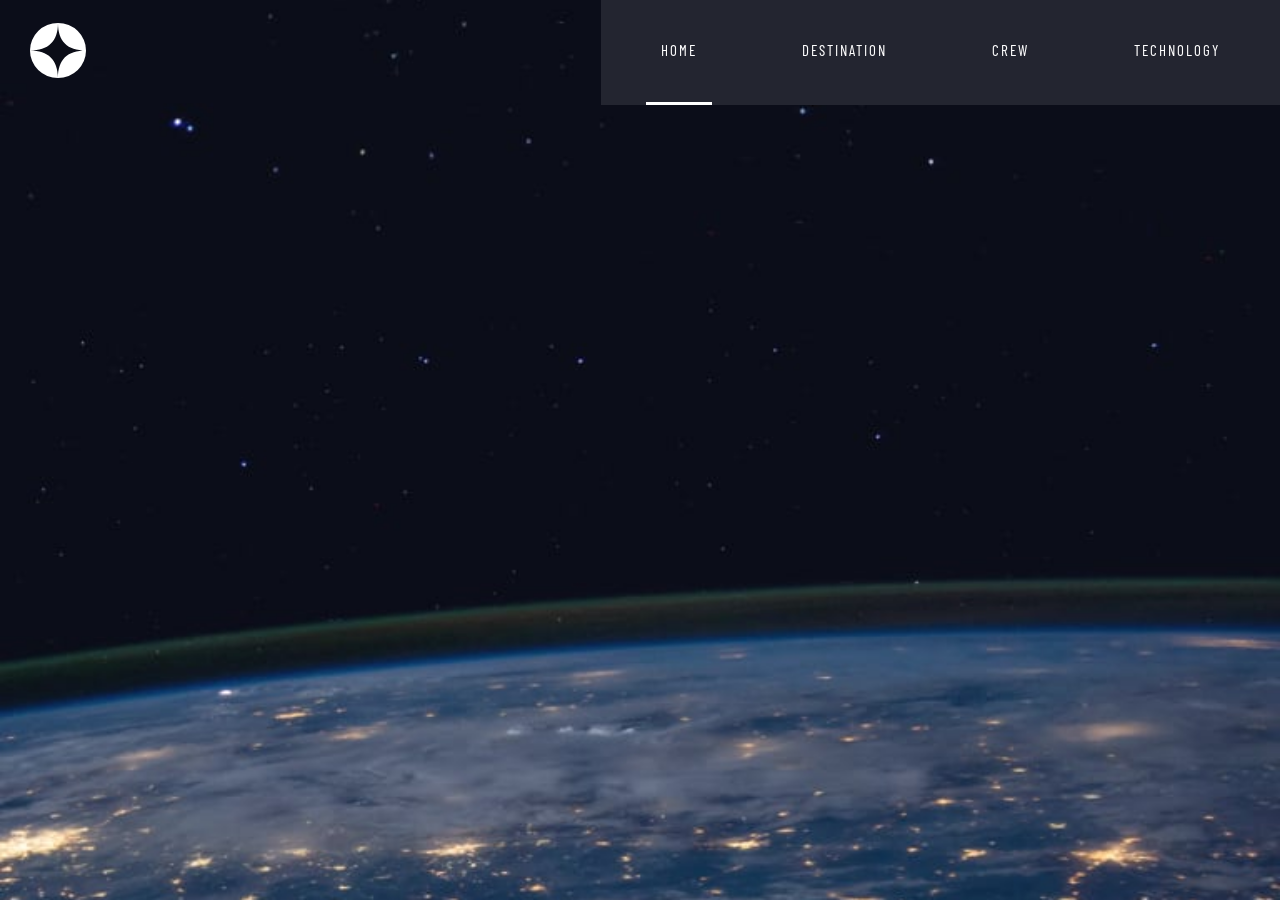
==== index.html @ 29acb1f8 "Fix main navigation spacing" ====
<!DOCTYPE html>
<html lang="en">
	<head>
		<meta charset="UTF-8">
		<meta name="viewport" content="width=device-width, initial-scale=1.0">
		<link rel="icon" type="image/png" sizes="32x32" href="./assets/favicon-32x32.png">
		<link rel="preconnect" href="https://fonts.googleapis.com">
		<link rel="preconnect" href="https://fonts.gstatic.com" crossorigin>
		<link href="https://fonts.googleapis.com/css2?family=Barlow+Condensed:wght@400;700&family=Bellefair&display=swap" rel="stylesheet">
		<link rel="stylesheet" href="css/main.css">
		<title>Frontend Mentor | Space tourism website</title>
	</head>
	<body class="home">
		<header>
			<a href="index.html"><img class="logo" src="images/shared/logo.svg" alt="Logo Shape"></a>
			<button class="mobile-nav-toggle" aria-controls="main-nav" aria-expanded="false">
				<span class="sr-only">Menu</span>
			</button>
			
			<nav class="main-nav-wrapper">
				<ul id="main-nav"class="main-nav underline-indicators" data-visible="false">
					<li class="main-nav__item active underline">
						<a class="main-nav__link" href=""><b aria-hidden="true">00</b>HOME</a>
					</li>
					<li class="main-nav__item underline">
						<a class="main-nav__link" href="html/destination/destination-moon.html"><b aria-hidden="true">01</b>DESTINATION</a>
					</li>
					<li class="main-nav__item underline">
						<a class="main-nav__link"href="html/crew/crew-commander.html"><b aria-hidden="true">02</b>CREW</a>
					</li>
					<li class="main-nav__item underline">
						<a class="main-nav__link"href="html/destination/destination-moon.html" aria-hidden="true"><b>03</b>TECHNOLOGY</a>
					</li>
				</ul>
			</nav>
		</header>
		<!-- <div class="wrapper">
			<h4>SO, YOU WANT TO TRAVEL TO</h4>
			<h1 class="space">SPACE</h1>
			<p>Let’s face it; if you want to go to space, you might as well genuinely go to outer space and not hover kind of on the edge of it. Well sit back, and relax because we’ll give you a truly out of this world experience!</p>
			<div class="explore">
				<h5 class="explore__text">EXPLORE</h5>
			</div>
		</div> -->
		<script src="script.js"></script>
	</body>
</html>
---- css/main.css ----
/*Media query mixin*/
.home, .destination, .crew {
  height: 100vh;
  background-size: cover;
  background-repeat: no-repeat;
  background-position: center center;
  background-attachment: fixed;
}

/*! normalize.css v8.0.1 | MIT License | github.com/necolas/normalize.css */
/* Document
   ========================================================================== */
/**
 * 1. Correct the line height in all browsers.
 * 2. Prevent adjustments of font size after orientation changes in iOS.
 */
html {
  line-height: 1.15;
  /* 1 */
  -webkit-text-size-adjust: 100%;
  /* 2 */
}

/* Sections
   ========================================================================== */
/**
 * Remove the margin in all browsers.
 */
body {
  margin: 0;
}

/**
 * Render the `main` element consistently in IE.
 */
main {
  display: block;
}

/**
 * Correct the font size and margin on `h1` elements within `section` and
 * `article` contexts in Chrome, Firefox, and Safari.
 */
h1 {
  font-size: 2em;
  margin: 0.67em 0;
}

/* Grouping content
   ========================================================================== */
/**
 * 1. Add the correct box sizing in Firefox.
 * 2. Show the overflow in Edge and IE.
 */
hr {
  box-sizing: content-box;
  /* 1 */
  height: 0;
  /* 1 */
  overflow: visible;
  /* 2 */
}

/**
 * 1. Correct the inheritance and scaling of font size in all browsers.
 * 2. Correct the odd `em` font sizing in all browsers.
 */
pre {
  font-family: monospace, monospace;
  /* 1 */
  font-size: 1em;
  /* 2 */
}

/* Text-level semantics
   ========================================================================== */
/**
 * Remove the gray background on active links in IE 10.
 */
a {
  background-color: transparent;
}

/**
 * 1. Remove the bottom border in Chrome 57-
 * 2. Add the correct text decoration in Chrome, Edge, IE, Opera, and Safari.
 */
abbr[title] {
  border-bottom: none;
  /* 1 */
  text-decoration: underline;
  /* 2 */
  text-decoration: underline dotted;
  /* 2 */
}

/**
 * Add the correct font weight in Chrome, Edge, and Safari.
 */
b,
strong {
  font-weight: bolder;
}

/**
 * 1. Correct the inheritance and scaling of font size in all browsers.
 * 2. Correct the odd `em` font sizing in all browsers.
 */
code,
kbd,
samp {
  font-family: monospace, monospace;
  /* 1 */
  font-size: 1em;
  /* 2 */
}

/**
 * Add the correct font size in all browsers.
 */
small {
  font-size: 80%;
}

/**
 * Prevent `sub` and `sup` elements from affecting the line height in
 * all browsers.
 */
sub,
sup {
  font-size: 75%;
  line-height: 0;
  position: relative;
  vertical-align: baseline;
}

sub {
  bottom: -0.25em;
}

sup {
  top: -0.5em;
}

/* Embedded content
   ========================================================================== */
/**
 * Remove the border on images inside links in IE 10.
 */
img {
  border-style: none;
}

/* Forms
   ========================================================================== */
/**
 * 1. Change the font styles in all browsers.
 * 2. Remove the margin in Firefox and Safari.
 */
button,
input,
optgroup,
select,
textarea {
  font-family: inherit;
  /* 1 */
  font-size: 100%;
  /* 1 */
  line-height: 1.15;
  /* 1 */
  margin: 0;
  /* 2 */
}

/**
 * Show the overflow in IE.
 * 1. Show the overflow in Edge.
 */
button,
input {
  /* 1 */
  overflow: visible;
}

/**
 * Remove the inheritance of text transform in Edge, Firefox, and IE.
 * 1. Remove the inheritance of text transform in Firefox.
 */
button,
select {
  /* 1 */
  text-transform: none;
}

/**
 * Correct the inability to style clickable types in iOS and Safari.
 */
button,
[type=button],
[type=reset],
[type=submit] {
  -webkit-appearance: button;
}

/**
 * Remove the inner border and padding in Firefox.
 */
button::-moz-focus-inner,
[type=button]::-moz-focus-inner,
[type=reset]::-moz-focus-inner,
[type=submit]::-moz-focus-inner {
  border-style: none;
  padding: 0;
}

/**
 * Restore the focus styles unset by the previous rule.
 */
button:-moz-focusring,
[type=button]:-moz-focusring,
[type=reset]:-moz-focusring,
[type=submit]:-moz-focusring {
  outline: 1px dotted ButtonText;
}

/**
 * Correct the padding in Firefox.
 */
fieldset {
  padding: 0.35em 0.75em 0.625em;
}

/**
 * 1. Correct the text wrapping in Edge and IE.
 * 2. Correct the color inheritance from `fieldset` elements in IE.
 * 3. Remove the padding so developers are not caught out when they zero out
 *    `fieldset` elements in all browsers.
 */
legend {
  box-sizing: border-box;
  /* 1 */
  color: inherit;
  /* 2 */
  display: table;
  /* 1 */
  max-width: 100%;
  /* 1 */
  padding: 0;
  /* 3 */
  white-space: normal;
  /* 1 */
}

/**
 * Add the correct vertical alignment in Chrome, Firefox, and Opera.
 */
progress {
  vertical-align: baseline;
}

/**
 * Remove the default vertical scrollbar in IE 10+.
 */
textarea {
  overflow: auto;
}

/**
 * 1. Add the correct box sizing in IE 10.
 * 2. Remove the padding in IE 10.
 */
[type=checkbox],
[type=radio] {
  box-sizing: border-box;
  /* 1 */
  padding: 0;
  /* 2 */
}

/**
 * Correct the cursor style of increment and decrement buttons in Chrome.
 */
[type=number]::-webkit-inner-spin-button,
[type=number]::-webkit-outer-spin-button {
  height: auto;
}

/**
 * 1. Correct the odd appearance in Chrome and Safari.
 * 2. Correct the outline style in Safari.
 */
[type=search] {
  -webkit-appearance: textfield;
  /* 1 */
  outline-offset: -2px;
  /* 2 */
}

/**
 * Remove the inner padding in Chrome and Safari on macOS.
 */
[type=search]::-webkit-search-decoration {
  -webkit-appearance: none;
}

/**
 * 1. Correct the inability to style clickable types in iOS and Safari.
 * 2. Change font properties to `inherit` in Safari.
 */
::-webkit-file-upload-button {
  -webkit-appearance: button;
  /* 1 */
  font: inherit;
  /* 2 */
}

/* Interactive
   ========================================================================== */
/*
 * Add the correct display in Edge, IE 10+, and Firefox.
 */
details {
  display: block;
}

/*
 * Add the correct display in all browsers.
 */
summary {
  display: list-item;
}

/* Misc
   ========================================================================== */
/**
 * Add the correct display in IE 10+.
 */
template {
  display: none;
}

/**
 * Add the correct display in IE 10.
 */
[hidden] {
  display: none;
}

html,
body {
  margin: 0px;
  background-color: #0B0D17;
}

body {
  font-family: "Bellefair", serif;
  color: #fff;
  text-align: c;
  overflow-x: hidden;
  max-width: 1920px;
  margin: auto;
}

a {
  color: white;
  text-decoration: none;
}

hr {
  height: 1px;
  border: none;
  background-color: #5a5a5a;
}

ul {
  margin: 0;
  padding: 0;
  list-style: none;
}

@media screen and (min-width: 768px) and (max-width: 1440px) {
  b {
    display: none;
  }
}

@media only screen and (min-width: 768px) {
  li {
    padding-bottom: -1px;
    cursor: pointer;
    border: 0;
    border-bottom: 0.2rem solid transparent;
  }
  li:hover {
    border-color: gray;
  }
}

.wrapper {
  width: 90%;
  margin: 0 auto;
}

.sr-only {
  position: absolute;
  width: 1px;
  height: 1px;
  padding: 0;
  margin: -1px;
  overflow: hidden;
  clip: rect(0, 0, 0, 0);
  white-space: nowrap;
  /* added line */
  border: 0;
}

@media only screen and (min-width: 768px) {
  .active {
    border-color: white;
    pointer-events: none;
  }
}

html {
  font-size: 15px;
}

h1 {
  font-size: 3.429rem;
}

h2 {
  font-size: 2.178rem;
}

h4 {
  font-size: 1rem;
  letter-spacing: 0.29em;
  color: #D0D6F9;
}

h5 {
  font-size: 0.878rem;
  letter-spacing: 0.2em;
  color: #D0D6F9;
}

p {
  font-size: 0.937rem;
  line-height: 25px;
  letter-spacing: 1px;
  color: #D0D6F9;
}

b {
  font-weight: 700;
  margin-inline-end: 0.5em;
}

li {
  letter-spacing: 2px;
}

h1, h2, h3, h4, h5, h6, p {
  text-align: center;
  font-weight: 400;
}

p,
li,
h4 {
  font-family: "Barlow Condensed", sans-serif;
}

.space {
  margin: 0 0 20px 0;
  padding: 0;
  font-size: 6.146rem;
}

.u-center-text {
  text-align: center;
}

.u-mb-huge {
  margin-bottom: 10rem;
}

.u-mb-big {
  margin-bottom: 8rem;
}
@media screen and (max-width: 56.25rem) {
  .u-mb-big {
    margin-bottom: 5rem;
  }
}

.u-mb-medium {
  margin-bottom: 4rem;
}
@media screen and (max-width: 56.25rem) {
  .u-mb-medium {
    margin-bottom: 3rem;
  }
}

.u-mb-small {
  margin-bottom: 1.5rem;
}

.explore {
  width: 150px;
  height: 150px;
  margin: 95px auto;
  padding: 0;
  background-color: #fff;
  border-radius: 50%;
  letter-spacing: 1px;
  display: flex;
  align-items: center;
  justify-content: center;
}
.explore__text {
  font-size: 1.296rem;
  color: #0B0D17;
  padding-top: 5px;
}

.intro__text {
  color: #FFFFFF;
}
.intro__number {
  color: #808080;
  font-weight: bold;
}

.logo {
  margin: 2rem;
  width: 2.7rem;
  height: 2.7rem;
}
@media only screen and (min-width: 768px) {
  .logo {
    width: 3.7rem;
    height: 3.7rem;
  }
}
@media only screen and (min-width: 1440px) {
  .logo {
    margin: 4rem;
  }
}

.planet {
  width: 170px;
  height: 170px;
  display: block;
  margin: 50px auto;
}

.travel-description {
  padding-bottom: 25px;
  border-bottom: 1.5px solid rgba(151, 151, 151, 0.2);
}
.travel-description__header {
  margin-bottom: 5px;
}

.time-distance {
  padding-bottom: 50px;
}
.time-distance__distance {
  padding: 0;
  margin: 40px 0 15px 0;
}
.time-distance__km {
  margin: 0;
}
.time-distance__time {
  padding: 0;
  margin: 40px 0 15px 0;
}
.time-distance__length {
  margin: 0;
}

.mobile-nav-toggle {
  position: absolute;
  right: 2rem;
  width: 2rem;
  height: 2rem;
  border: 0;
  background-color: transparent;
  background-image: url(../../images/shared/icon-hamburger.svg);
  background-repeat: no-repeat;
  z-index: 100;
}
.mobile-nav-toggle[aria-expanded=true] {
  background-image: url(../../images/shared/icon-close.svg);
}
@media only screen and (min-width: 768px) {
  .mobile-nav-toggle {
    display: none;
  }
}

header {
  height: 7rem;
  margin-bottom: 325x;
  display: flex;
  align-items: center;
  justify-content: space-between;
}
@media only screen and (min-width: 1440px) {
  header {
    padding-top: 50px;
  }
}
@media only screen and (min-width: 1440px) {
  header::after {
    content: "";
    display: block;
    position: relative;
    height: 1px;
    width: 100%;
    background: red;
    order: 1;
    margin-right: -5rem;
    margin-bottom: 5px;
    z-index: 100;
    background: #FFFFFF;
    opacity: 0.25;
  }
}

.home {
  background-image: url("../images/home/background-home-mobile.jpg");
}
@media only screen and (min-width: 768px) {
  .home {
    background-image: url("../images/home/background-home-tablet.jpg");
  }
}
@media only screen and (min-width: 1440px) {
  .home {
    background-image: url("../images/home/background-home-desktop.jpg");
  }
}

.destination {
  background-image: url("../../images/destination/background-destination-mobile.jpg");
}
@media only screen and (min-width: 768px) {
  .destination {
    background-image: url("../../images/destination/background-destination-tablet.jpg");
  }
}
@media only screen and (min-width: 1440px) {
  .destination {
    background-image: url("../../images/destination/background-destination-desktop.jpg");
  }
}

.crew {
  background-image: url("../../images/crew/background-crew-mobile.jpg");
}
@media only screen and (min-width: 768px) {
  .crew {
    background-image: url("../../images/crew/background-crew-tablet.jpg");
  }
}
@media only screen and (min-width: 1440px) {
  .crew {
    background-image: url("../../images/crew/background-crew-desktop.jpg");
  }
}

.main-nav-wrapper {
  order: 2;
}

.main-nav {
  padding: 8rem 2rem;
  display: flex;
  gap: 3rem;
  z-index: 90;
  position: fixed;
  inset: 0 0 0 30%;
  flex-direction: column;
  background: rgba(0, 0, 0, 0.9);
  transform: translateX(100%);
  transition: transform 300ms ease-out;
}
.main-nav[data-visible=true] {
  transform: translateX(0%);
}
@supports (backdrop-filter: blur(3rem)) {
  .main-nav {
    background: rgba(255, 255, 255, 0.1);
    backdrop-filter: blur(3rem);
  }
}
@media only screen and (min-width: 768px) {
  .main-nav {
    gap: 5rem;
    height: 7rem;
    padding: 0 3rem;
    position: relative;
    inset: auto;
    align-items: center;
    flex-direction: row;
    transform: translateX(0%);
  }
  .main-nav__item {
    padding: 2.8rem 1rem;
  }
}
@media only screen and (min-width: 1440px) {
  .main-nav {
    order: 2;
    padding: 0 15rem 0 10rem;
  }
}

.destination-nav {
  display: flex;
  justify-content: space-between;
  width: 70%;
  margin: 0 auto;
}
.destination-nav li a {
  color: #D0D6F9;
}

/*# sourceMappingURL=main.css.map */
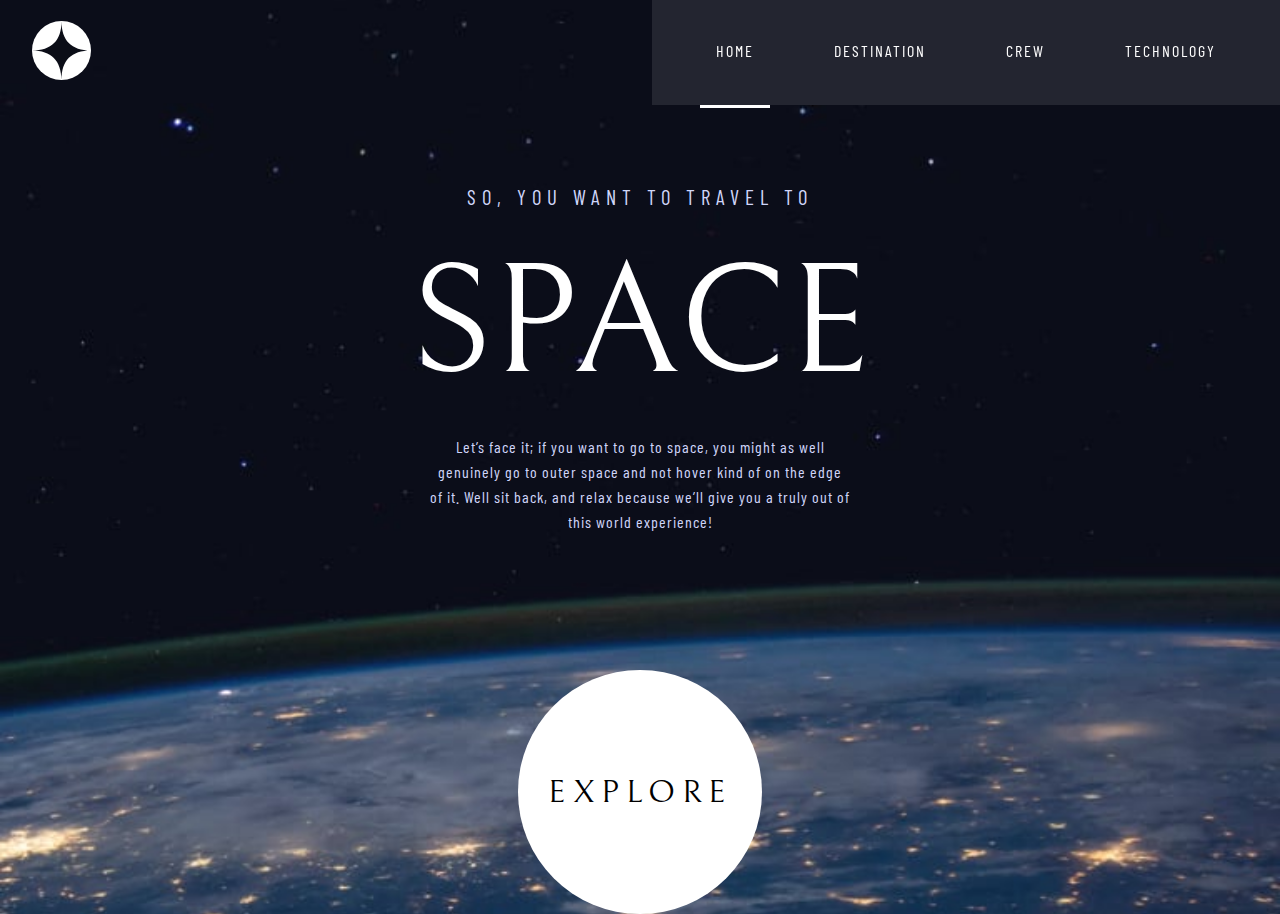
==== commit aff0cc4b: "Style the home page" ====
--- a/index.html
+++ b/index.html
@@ -34,14 +34,17 @@
 				</ul>
 			</nav>
 		</header>
-		<!-- <div class="wrapper">
-			<h4>SO, YOU WANT TO TRAVEL TO</h4>
-			<h1 class="space">SPACE</h1>
-			<p>Let’s face it; if you want to go to space, you might as well genuinely go to outer space and not hover kind of on the edge of it. Well sit back, and relax because we’ll give you a truly out of this world experience!</p>
-			<div class="explore">
-				<h5 class="explore__text">EXPLORE</h5>
+
+		<!-- TODO: Refactor homepage main content section -->
+		<main class="homepage-main-content">
+			<div class="home-text">
+				<h4 class=>SO, YOU WANT TO TRAVEL TO</h4>
+				<h1 class="home-text__header">SPACE</h1>
+				<p>Let’s face it; if you want to go to space, you might as well genuinely go to outer space and not hover kind of on the edge of it. Well sit back, and relax because we’ll give you a truly out of this world experience!</p>
 			</div>
-		</div> -->
+			<h5 class="explore">EXPLORE</h5>
+		</main>
+
 		<script src="script.js"></script>
 	</body>
 </html>--- a/css/main.css
+++ b/css/main.css
@@ -346,19 +346,21 @@
   display: none;
 }
 
+*, *:before, *:after {
+  box-sizing: border-box;
+}
+
 html,
 body {
   margin: 0px;
-  background-color: #0B0D17;
 }
 
 body {
   font-family: "Bellefair", serif;
   color: #fff;
-  text-align: c;
   overflow-x: hidden;
   max-width: 1920px;
-  margin: auto;
+  background-color: #0B0D17;
 }
 
 a {
@@ -394,11 +396,6 @@
   li:hover {
     border-color: gray;
   }
-}
-
-.wrapper {
-  width: 90%;
-  margin: 0 auto;
 }
 
 .sr-only {
@@ -421,10 +418,6 @@
   }
 }
 
-html {
-  font-size: 15px;
-}
-
 h1 {
   font-size: 3.429rem;
 }
@@ -437,6 +430,16 @@
   font-size: 1rem;
   letter-spacing: 0.29em;
   color: #D0D6F9;
+}
+@media only screen and (min-width: 768px) {
+  h4 {
+    font-size: 1.296rem;
+  }
+}
+@media only screen and (min-width: 1440px) {
+  h4 {
+    font-size: 1.68rem;
+  }
 }
 
 h5 {
@@ -451,6 +454,17 @@
   letter-spacing: 1px;
   color: #D0D6F9;
 }
+@media only screen and (min-width: 768px) {
+  p {
+    font-size: 1rem;
+  }
+}
+@media only screen and (min-width: 1440px) {
+  p {
+    font-size: 1.215rem;
+    line-height: 40px;
+  }
+}
 
 b {
   font-weight: 700;
@@ -472,12 +486,6 @@
   font-family: "Barlow Condensed", sans-serif;
 }
 
-.space {
-  margin: 0 0 20px 0;
-  padding: 0;
-  font-size: 6.146rem;
-}
-
 .u-center-text {
   text-align: center;
 }
@@ -506,24 +514,6 @@
 
 .u-mb-small {
   margin-bottom: 1.5rem;
-}
-
-.explore {
-  width: 150px;
-  height: 150px;
-  margin: 95px auto;
-  padding: 0;
-  background-color: #fff;
-  border-radius: 50%;
-  letter-spacing: 1px;
-  display: flex;
-  align-items: center;
-  justify-content: center;
-}
-.explore__text {
-  font-size: 1.296rem;
-  color: #0B0D17;
-  padding-top: 5px;
 }
 
 .intro__text {
@@ -605,7 +595,7 @@
 }
 
 header {
-  height: 7rem;
+  height: 6.558rem;
   margin-bottom: 325x;
   display: flex;
   align-items: center;
@@ -702,8 +692,8 @@
 }
 @media only screen and (min-width: 768px) {
   .main-nav {
-    gap: 5rem;
-    height: 7rem;
+    gap: 3rem;
+    height: 6.558rem;
     padding: 0 3rem;
     position: relative;
     inset: auto;
@@ -732,4 +722,105 @@
   color: #D0D6F9;
 }
 
+.homepage-main-content {
+  width: 80%;
+  margin: 0 auto;
+}
+@media only screen and (min-width: 768px) {
+  .homepage-main-content {
+    margin-top: 5rem;
+  }
+}
+@media only screen and (min-width: 1440px) {
+  .homepage-main-content {
+    margin-top: 13rem;
+    display: flex;
+    justify-content: space-between;
+  }
+  .homepage-main-content p {
+    max-width: 500px;
+  }
+}
+
+.home-text__header {
+  margin: 0 0 20px 0;
+  padding: 0;
+  font-size: 6.146rem;
+}
+@media only screen and (min-width: 768px) {
+  .home-text__header {
+    font-size: 9.677rem;
+  }
+}
+@media only screen and (min-width: 1440px) {
+  .home-text__header {
+    font-size: 11.018rem;
+    margin-left: -0.83rem;
+  }
+}
+.home-text p {
+  margin: 0 auto;
+  max-width: 320px;
+}
+@media only screen and (min-width: 768px) {
+  .home-text p {
+    max-width: 420px;
+  }
+}
+@media only screen and (min-width: 1440px) {
+  .home-text h1,
+.home-text h4,
+.home-text p {
+    text-align: left;
+  }
+  .home-text p {
+    margin: 0;
+    max-width: 460px;
+  }
+}
+
+.explore {
+  position: relative;
+  display: flex;
+  align-items: center;
+  justify-content: center;
+  background-color: white;
+  border-radius: 50%;
+  width: 9.07rem;
+  height: 9.07rem;
+  color: black;
+  margin: 2.4rem auto 0;
+  font-size: 1.215rem;
+}
+@media only screen and (min-width: 768px) {
+  .explore {
+    margin-top: 8.5rem;
+    width: 15.237rem;
+    height: 15.237rem;
+    font-size: 2.041rem;
+  }
+}
+@media only screen and (min-width: 1440px) {
+  .explore {
+    cursor: pointer;
+    margin: auto 5rem 0 0;
+    width: 17.347rem;
+    height: 17.347rem;
+    z-index: 1;
+  }
+  .explore::after {
+    content: "";
+    position: absolute;
+    border-radius: 50%;
+    background-color: rgba(202, 202, 202, 0.158);
+    width: 17.347rem;
+    height: 17.347rem;
+    z-index: -1;
+    transition: transform 200ms ease-in-out;
+  }
+  .explore:hover::after {
+    transform: scale(1.5);
+  }
+}
+
 /*# sourceMappingURL=main.css.map */
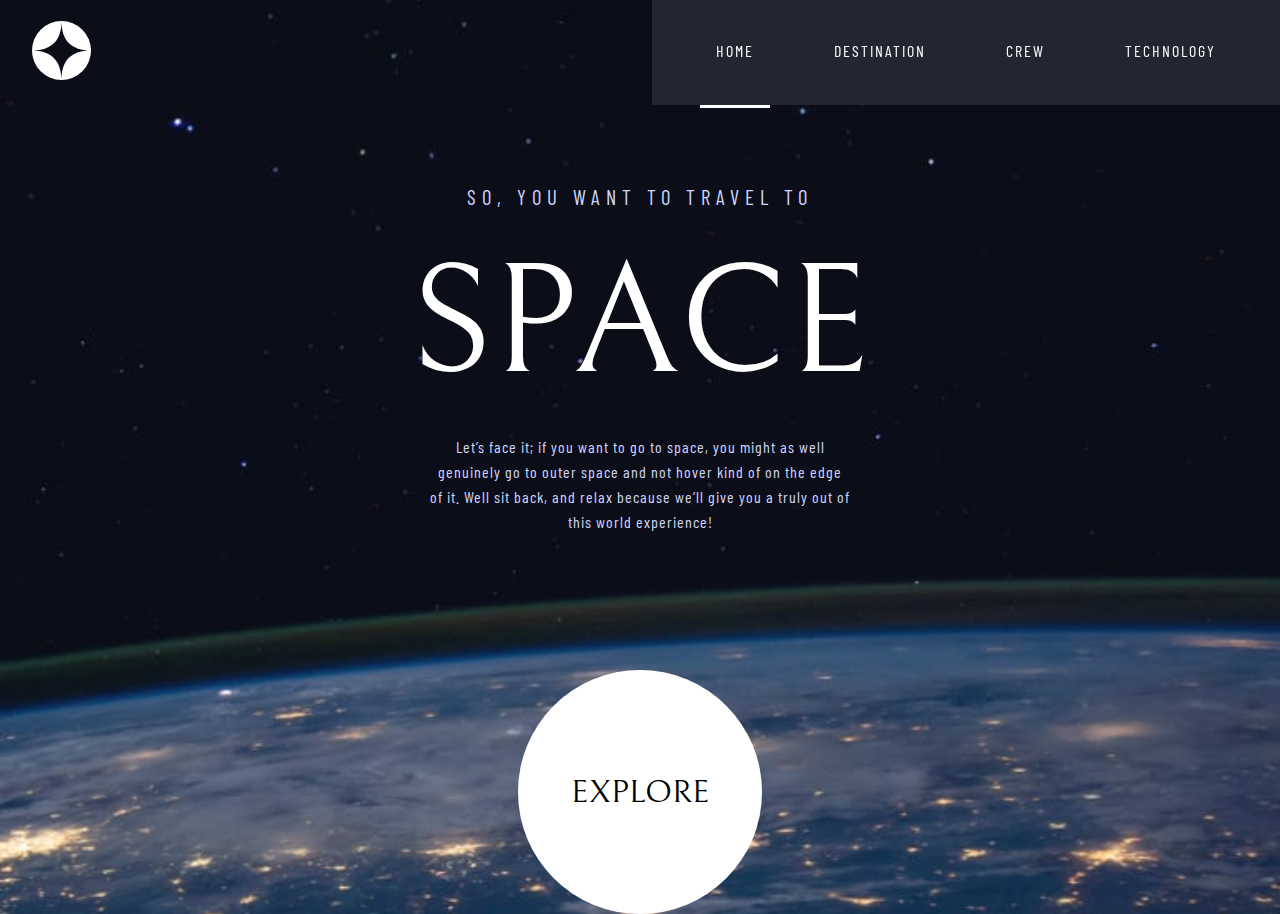
==== commit 07e76c6a: "Refactor homepage styles" ====
--- a/index.html
+++ b/index.html
@@ -16,7 +16,6 @@
 			<button class="mobile-nav-toggle" aria-controls="main-nav" aria-expanded="false">
 				<span class="sr-only">Menu</span>
 			</button>
-			
 			<nav class="main-nav-wrapper">
 				<ul id="main-nav"class="main-nav underline-indicators" data-visible="false">
 					<li class="main-nav__item active underline">
@@ -34,17 +33,14 @@
 				</ul>
 			</nav>
 		</header>
-
-		<!-- TODO: Refactor homepage main content section -->
-		<main class="homepage-main-content">
-			<div class="home-text">
-				<h4 class=>SO, YOU WANT TO TRAVEL TO</h4>
-				<h1 class="home-text__header">SPACE</h1>
-				<p>Let’s face it; if you want to go to space, you might as well genuinely go to outer space and not hover kind of on the edge of it. Well sit back, and relax because we’ll give you a truly out of this world experience!</p>
+		<main class="homepage">
+			<div class="homepage__inner">
+				<h4 class="homepage__sub-header">SO, YOU WANT TO TRAVEL TO</h4>
+				<h1 class="homepage__header">SPACE</h1>
+				<p  class="homepage__paragraph">Let’s face it; if you want to go to space, you might as well genuinely go to outer space and not hover kind of on the edge of it. Well sit back, and relax because we’ll give you a truly out of this world experience!</p>
 			</div>
-			<h5 class="explore">EXPLORE</h5>
+			<button class="explore-button">EXPLORE</button>
 		</main>
-
 		<script src="script.js"></script>
 	</body>
 </html>--- a/css/main.css
+++ b/css/main.css
@@ -591,6 +591,51 @@
 @media only screen and (min-width: 768px) {
   .mobile-nav-toggle {
     display: none;
+  }
+}
+
+.explore-button {
+  position: relative;
+  display: flex;
+  align-items: center;
+  justify-content: center;
+  background-color: white;
+  border-radius: 50%;
+  width: 9.07rem;
+  height: 9.07rem;
+  color: black;
+  margin: 2.4rem auto 0;
+  font-size: 1.215rem;
+  border: 0;
+}
+@media only screen and (min-width: 768px) {
+  .explore-button {
+    margin-top: 8.5rem;
+    width: 15.237rem;
+    height: 15.237rem;
+    font-size: 2.041rem;
+  }
+}
+@media only screen and (min-width: 1440px) {
+  .explore-button {
+    cursor: pointer;
+    margin: auto 5rem 0 0;
+    width: 17.347rem;
+    height: 17.347rem;
+    z-index: 1;
+  }
+  .explore-button::after {
+    content: "";
+    position: absolute;
+    border-radius: 50%;
+    background-color: rgba(202, 202, 202, 0.158);
+    width: 17.347rem;
+    height: 17.347rem;
+    z-index: -1;
+    transition: transform 200ms ease-in-out;
+  }
+  .explore-button:hover::after {
+    transform: scale(1.5);
   }
 }
 
@@ -722,104 +767,54 @@
   color: #D0D6F9;
 }
 
-.homepage-main-content {
+.homepage {
   width: 80%;
   margin: 0 auto;
 }
 @media only screen and (min-width: 768px) {
-  .homepage-main-content {
+  .homepage {
     margin-top: 5rem;
   }
 }
 @media only screen and (min-width: 1440px) {
-  .homepage-main-content {
+  .homepage {
     margin-top: 13rem;
     display: flex;
     justify-content: space-between;
   }
-  .homepage-main-content p {
-    max-width: 500px;
-  }
-}
-
-.home-text__header {
+  .homepage p, .homepage h4 {
+    text-align: left;
+  }
+}
+.homepage__header {
   margin: 0 0 20px 0;
   padding: 0;
   font-size: 6.146rem;
 }
 @media only screen and (min-width: 768px) {
-  .home-text__header {
+  .homepage__header {
     font-size: 9.677rem;
   }
 }
 @media only screen and (min-width: 1440px) {
-  .home-text__header {
+  .homepage__header {
     font-size: 11.018rem;
     margin-left: -0.83rem;
   }
 }
-.home-text p {
+.homepage__paragraph {
   margin: 0 auto;
   max-width: 320px;
 }
 @media only screen and (min-width: 768px) {
-  .home-text p {
+  .homepage__paragraph {
     max-width: 420px;
   }
 }
 @media only screen and (min-width: 1440px) {
-  .home-text h1,
-.home-text h4,
-.home-text p {
-    text-align: left;
-  }
-  .home-text p {
+  .homepage__paragraph {
     margin: 0;
-    max-width: 460px;
-  }
-}
-
-.explore {
-  position: relative;
-  display: flex;
-  align-items: center;
-  justify-content: center;
-  background-color: white;
-  border-radius: 50%;
-  width: 9.07rem;
-  height: 9.07rem;
-  color: black;
-  margin: 2.4rem auto 0;
-  font-size: 1.215rem;
-}
-@media only screen and (min-width: 768px) {
-  .explore {
-    margin-top: 8.5rem;
-    width: 15.237rem;
-    height: 15.237rem;
-    font-size: 2.041rem;
-  }
-}
-@media only screen and (min-width: 1440px) {
-  .explore {
-    cursor: pointer;
-    margin: auto 5rem 0 0;
-    width: 17.347rem;
-    height: 17.347rem;
-    z-index: 1;
-  }
-  .explore::after {
-    content: "";
-    position: absolute;
-    border-radius: 50%;
-    background-color: rgba(202, 202, 202, 0.158);
-    width: 17.347rem;
-    height: 17.347rem;
-    z-index: -1;
-    transition: transform 200ms ease-in-out;
-  }
-  .explore:hover::after {
-    transform: scale(1.5);
+    max-width: 500px;
   }
 }
 
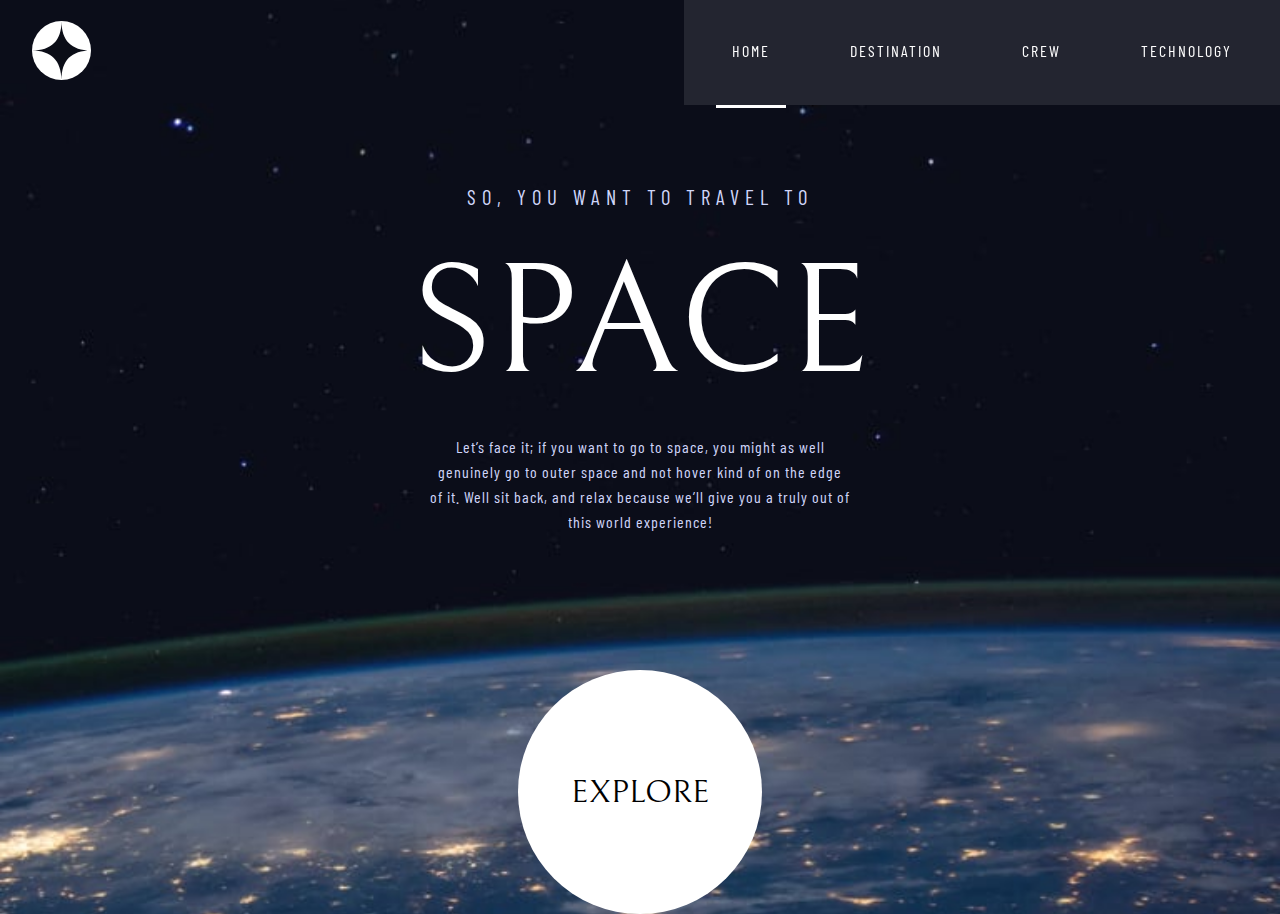
==== commit d901f8de: "Add mobile active state" ====
--- a/index.html
+++ b/index.html
@@ -17,17 +17,17 @@
 				<span class="sr-only">Menu</span>
 			</button>
 			<nav class="main-nav-wrapper">
-				<ul id="main-nav"class="main-nav underline-indicators" data-visible="false">
-					<li class="main-nav__item active underline">
+				<ul id="main-nav"class="main-nav" data-visible="false">
+					<li class="main-nav__item active mb-active underlines">
 						<a class="main-nav__link" href=""><b aria-hidden="true">00</b>HOME</a>
 					</li>
-					<li class="main-nav__item underline">
+					<li class="main-nav__item underlines">
 						<a class="main-nav__link" href="html/destination/destination-moon.html"><b aria-hidden="true">01</b>DESTINATION</a>
 					</li>
-					<li class="main-nav__item underline">
+					<li class="main-nav__item underlines">
 						<a class="main-nav__link"href="html/crew/crew-commander.html"><b aria-hidden="true">02</b>CREW</a>
 					</li>
-					<li class="main-nav__item underline">
+					<li class="main-nav__item underlines">
 						<a class="main-nav__link"href="html/destination/destination-moon.html" aria-hidden="true"><b>03</b>TECHNOLOGY</a>
 					</li>
 				</ul>
@@ -39,7 +39,7 @@
 				<h1 class="homepage__header">SPACE</h1>
 				<p  class="homepage__paragraph">Let’s face it; if you want to go to space, you might as well genuinely go to outer space and not hover kind of on the edge of it. Well sit back, and relax because we’ll give you a truly out of this world experience!</p>
 			</div>
-			<button class="explore-button">EXPLORE</button>
+			<a class="explore-button" href="html/destination/destination-moon.html">EXPLORE</a>
 		</main>
 		<script src="script.js"></script>
 	</body>
--- a/css/main.css
+++ b/css/main.css
@@ -386,15 +386,18 @@
   }
 }
 
-@media only screen and (min-width: 768px) {
-  li {
-    padding-bottom: -1px;
-    cursor: pointer;
-    border: 0;
-    border-bottom: 0.2rem solid transparent;
-  }
-  li:hover {
-    border-color: gray;
+hr {
+  width: 80%;
+  background-color: rgba(151, 151, 151, 0.2);
+}
+@media only screen and (min-width: 768px) {
+  hr {
+    width: 620px;
+  }
+}
+@media only screen and (min-width: 1440px) {
+  hr {
+    width: 100%;
   }
 }
 
@@ -411,10 +414,34 @@
   border: 0;
 }
 
+.d-underlines {
+  border-bottom: 0.2rem solid transparent;
+}
+
+@media only screen and (min-width: 768px) {
+  .underlines {
+    border-bottom: 0.2rem solid transparent;
+  }
+}
+
+.d-active {
+  border-color: white;
+  pointer-events: none;
+}
+
 @media only screen and (min-width: 768px) {
   .active {
     border-color: white;
     pointer-events: none;
+  }
+}
+
+.mb-active {
+  border-right: 5px solid white;
+}
+@media only screen and (min-width: 768px) {
+  .mb-active {
+    border-right: 0;
   }
 }
 
@@ -519,9 +546,26 @@
 .intro__text {
   color: #FFFFFF;
 }
+@media only screen and (min-width: 768px) {
+  .intro__text {
+    text-align: left;
+  }
+}
 .intro__number {
   color: #808080;
   font-weight: bold;
+}
+@media only screen and (min-width: 768px) {
+  .intro {
+    width: 88%;
+    margin: 5rem auto 0;
+  }
+}
+@media only screen and (min-width: 1440px) {
+  .intro {
+    width: 80%;
+    margin-top: 7rem;
+  }
 }
 
 .logo {
@@ -542,18 +586,59 @@
 }
 
 .planet {
+  margin: 0;
   width: 170px;
   height: 170px;
   display: block;
   margin: 50px auto;
 }
+@media only screen and (min-width: 768px) {
+  .planet {
+    width: 300px;
+    height: 300px;
+    margin-top: 5rem;
+  }
+}
+@media only screen and (min-width: 1440px) {
+  .planet {
+    width: 445px;
+    height: 445px;
+    margin: 5rem 0 0 0;
+  }
+}
 
 .travel-description {
   padding-bottom: 25px;
-  border-bottom: 1.5px solid rgba(151, 151, 151, 0.2);
 }
 .travel-description__header {
   margin-bottom: 5px;
+}
+@media only screen and (min-width: 768px) {
+  .travel-description__header {
+    font-size: 5.06rem;
+  }
+}
+@media only screen and (min-width: 1440px) {
+  .travel-description__header {
+    text-align: left;
+    font-size: 6.558rem;
+    margin-top: 2rem;
+    margin-left: -0.5rem;
+  }
+}
+.travel-description__text {
+  margin: auto;
+  max-width: 300px;
+}
+@media only screen and (min-width: 768px) {
+  .travel-description__text {
+    max-width: 555px;
+  }
+}
+@media only screen and (min-width: 1440px) {
+  .travel-description__text {
+    text-align: left;
+  }
 }
 
 .time-distance {
@@ -572,6 +657,30 @@
 }
 .time-distance__length {
   margin: 0;
+}
+@media only screen and (min-width: 768px) {
+  .time-distance h5, .time-distance h2 {
+    text-align: left;
+  }
+}
+@media only screen and (min-width: 768px) {
+  .time-distance {
+    display: flex;
+    justify-content: space-around;
+    width: 60%;
+    max-width: 500px;
+    margin: auto;
+  }
+}
+@media only screen and (min-width: 1440px) {
+  .time-distance {
+    justify-content: initial;
+    width: 100%;
+    margin: 0;
+  }
+  .time-distance > :nth-child(2) {
+    margin-left: 3rem;
+  }
 }
 
 .mobile-nav-toggle {
@@ -660,7 +769,7 @@
     width: 100%;
     background: red;
     order: 1;
-    margin-right: -5rem;
+    margin-right: -4rem;
     margin-bottom: 5px;
     z-index: 100;
     background: #FFFFFF;
@@ -715,7 +824,7 @@
 }
 
 .main-nav {
-  padding: 8rem 2rem;
+  padding: 8rem 0 0 2rem;
   display: flex;
   gap: 3rem;
   z-index: 90;
@@ -735,11 +844,13 @@
     backdrop-filter: blur(3rem);
   }
 }
+.main-nav__item {
+  padding: 1rem;
+}
 @media only screen and (min-width: 768px) {
   .main-nav {
-    gap: 3rem;
     height: 6.558rem;
-    padding: 0 3rem;
+    padding: 0 2rem;
     position: relative;
     inset: auto;
     align-items: center;
@@ -749,6 +860,9 @@
   .main-nav__item {
     padding: 2.8rem 1rem;
   }
+  .main-nav__item:hover {
+    border-color: gray;
+  }
 }
 @media only screen and (min-width: 1440px) {
   .main-nav {
@@ -758,13 +872,39 @@
 }
 
 .destination-nav {
+  width: 80%;
+  max-width: 320px;
   display: flex;
   justify-content: space-between;
-  width: 70%;
   margin: 0 auto;
 }
+.destination-nav li {
+  padding: 0.5rem 0;
+}
+@media only screen and (min-width: 768px) {
+  .destination-nav li:hover {
+    border-color: gray;
+  }
+}
 .destination-nav li a {
+  font-size: 1rem;
   color: #D0D6F9;
+}
+@media only screen and (min-width: 768px) {
+  .destination-nav li a {
+    font-size: 1.215rem;
+  }
+}
+@media only screen and (min-width: 768px) {
+  .destination-nav {
+    margin-top: 4rem;
+  }
+}
+@media only screen and (min-width: 1440px) {
+  .destination-nav {
+    margin-left: 0;
+    text-align: left;
+  }
 }
 
 .homepage {
@@ -818,4 +958,19 @@
   }
 }
 
+@media only screen and (min-width: 1440px) {
+  .destination-page {
+    width: 70%;
+    margin: auto;
+    display: flex;
+    justify-content: space-between;
+  }
+}
+@media only screen and (min-width: 1440px) {
+  .destination-page__inner {
+    width: 420px;
+    margin: 0;
+  }
+}
+
 /*# sourceMappingURL=main.css.map */
